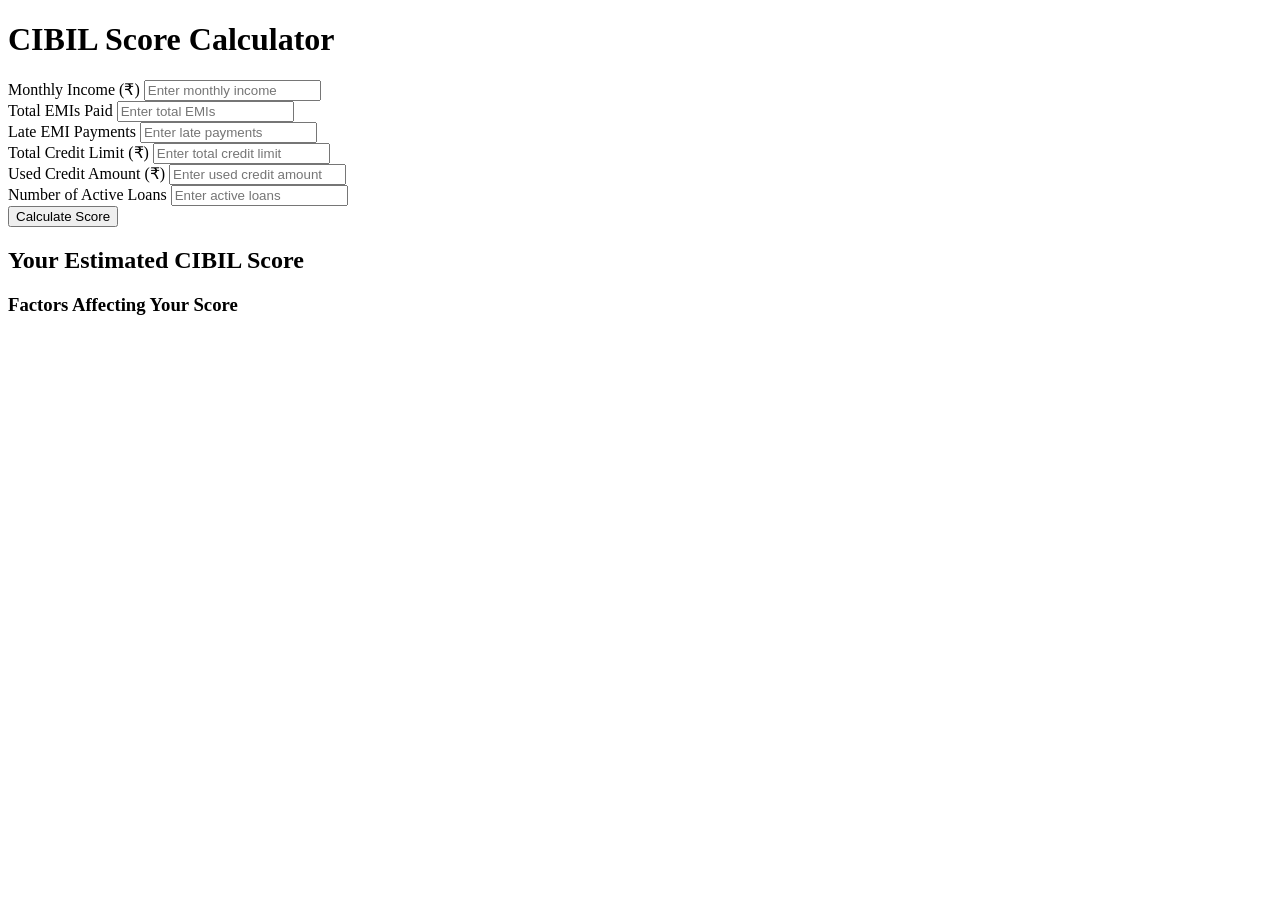
==== index.html @ 0b2278b4 "Create index.html" ====
<!DOCTYPE html>
<html lang="en">

<head>
    <meta charset="UTF-8">
    <meta name="viewport" content="width=device-width, initial-scale=1.0">
    <title>CIBIL Score Calculator</title>

    <link rel="stylesheet" href="style.css">
</head>

<body>

    <div class="container">

        <h1>CIBIL Score Calculator</h1>

        <form id="cibilForm">

            <!-- Monthly Income -->
            <div class="input-group">
                <label>Monthly Income (₹)</label>

                <input
                    type="number"
                    id="income"
                    min="0"
                    step="1"
                    placeholder="Enter monthly income"
                    required>
            </div>

            <!-- EMI Details -->
            <div class="input-group">
                <label>Total EMIs Paid</label>

                <input
                    type="number"
                    id="totalEmi"
                    min="1"
                    step="1"
                    placeholder="Enter total EMIs"
                    required>
            </div>

            <div class="input-group">
                <label>Late EMI Payments</label>

                <input
                    type="number"
                    id="latePayments"
                    min="0"
                    step="1"
                    placeholder="Enter late payments"
                    required>
            </div>

            <!-- Credit Limit -->
            <div class="input-group">
                <label>Total Credit Limit (₹)</label>

                <input
                    type="number"
                    id="creditLimit"
                    min="1"
                    step="1"
                    placeholder="Enter total credit limit"
                    required>
            </div>

            <!-- Used Credit -->
            <div class="input-group">
                <label>Used Credit Amount (₹)</label>

                <input
                    type="number"
                    id="usedCredit"
                    min="0"
                    step="1"
                    placeholder="Enter used credit amount"
                    required>
            </div>

            <!-- Active Loans -->
            <div class="input-group">
                <label>Number of Active Loans</label>

                <input
                    type="number"
                    id="loans"
                    min="0"
                    step="1"
                    placeholder="Enter active loans"
                    required>
            </div>

            <button type="button" onclick="calculateScore()">
                Calculate Score
            </button>

        </form>

        <!-- Result -->
        <div class="result" id="resultBox">

            <h2>Your Estimated CIBIL Score</h2>

            <div class="score" id="score"></div>

            <div class="status" id="status"></div>

            <div class="reason-box">

                <h3>Factors Affecting Your Score</h3>

                <ul id="reasonsList"></ul>

            </div>

        </div>

    </div>

 

</body>

</html>
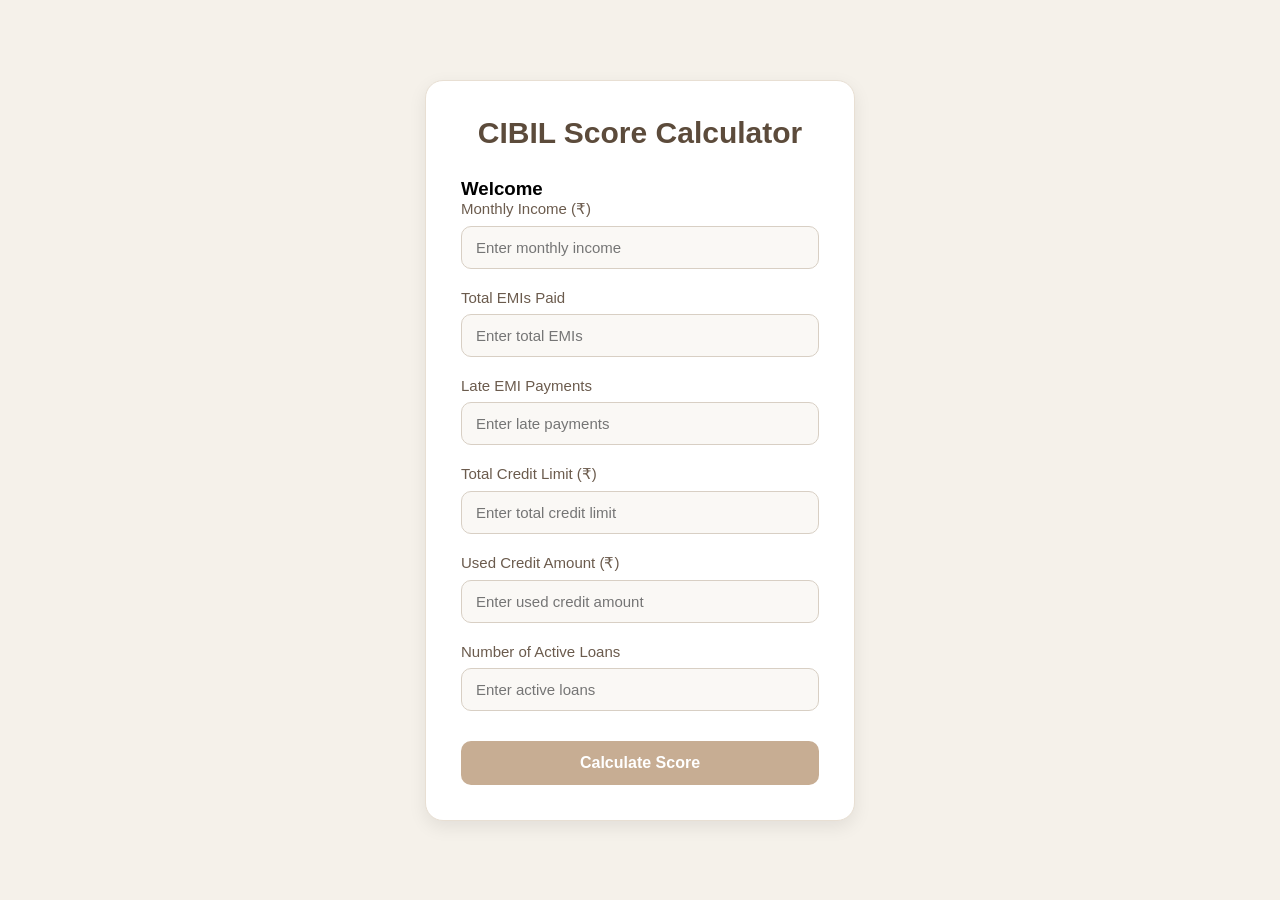
==== commit fc835330: "Update index.html" ====
--- a/index.html
+++ b/index.html
@@ -14,10 +14,28 @@
     <div class="container">
 
         <h1>CIBIL Score Calculator</h1>
+        <!--
+CO3: State as Dynamic Runtime Data
+Displays data dynamically retrieved from storage.
+-->
+<div class="user-info">
+
+        <div class="user-info">
+
+            <h3 id="welcomeMessage">
+                Welcome
+            </h3>
+
+        </div>
+        <!--
+CO1: Foundations of Front-End Engineering
+Concept: Unidirectional Data Flow
+User Input → JavaScript Processing → UI Output
+-->
+<form id="cibilForm">
 
         <form id="cibilForm">
 
-            <!-- Monthly Income -->
             <div class="input-group">
                 <label>Monthly Income (₹)</label>
 
@@ -25,12 +43,10 @@
                     type="number"
                     id="income"
                     min="0"
-                    step="1"
                     placeholder="Enter monthly income"
                     required>
             </div>
 
-            <!-- EMI Details -->
             <div class="input-group">
                 <label>Total EMIs Paid</label>
 
@@ -38,7 +54,6 @@
                     type="number"
                     id="totalEmi"
                     min="1"
-                    step="1"
                     placeholder="Enter total EMIs"
                     required>
             </div>
@@ -50,12 +65,10 @@
                     type="number"
                     id="latePayments"
                     min="0"
-                    step="1"
                     placeholder="Enter late payments"
                     required>
             </div>
 
-            <!-- Credit Limit -->
             <div class="input-group">
                 <label>Total Credit Limit (₹)</label>
 
@@ -63,12 +76,10 @@
                     type="number"
                     id="creditLimit"
                     min="1"
-                    step="1"
                     placeholder="Enter total credit limit"
                     required>
             </div>
 
-            <!-- Used Credit -->
             <div class="input-group">
                 <label>Used Credit Amount (₹)</label>
 
@@ -76,12 +87,10 @@
                     type="number"
                     id="usedCredit"
                     min="0"
-                    step="1"
                     placeholder="Enter used credit amount"
                     required>
             </div>
 
-            <!-- Active Loans -->
             <div class="input-group">
                 <label>Number of Active Loans</label>
 
@@ -89,31 +98,46 @@
                     type="number"
                     id="loans"
                     min="0"
-                    step="1"
                     placeholder="Enter active loans"
                     required>
             </div>
 
-            <button type="button" onclick="calculateScore()">
+            <button
+                type="button"
+                onclick="calculateScore()">
+
                 Calculate Score
+
             </button>
 
         </form>
 
-        <!-- Result -->
-        <div class="result" id="resultBox">
+        <div
+            class="result"
+            id="resultBox">
 
-            <h2>Your Estimated CIBIL Score</h2>
+            <h2>
+                Your Estimated CIBIL Score
+            </h2>
 
-            <div class="score" id="score"></div>
+            <div
+                class="score"
+                id="score">
+            </div>
 
-            <div class="status" id="status"></div>
+            <div
+                class="status"
+                id="status">
+            </div>
 
             <div class="reason-box">
 
-                <h3>Factors Affecting Your Score</h3>
+                <h3>
+                    Factors Affecting Your Score
+                </h3>
 
-                <ul id="reasonsList"></ul>
+                <ul id="reasonsList">
+                </ul>
 
             </div>
 
@@ -121,7 +145,7 @@
 
     </div>
 
- 
+    <script src="script.js"></script>
 
 </body>
 
--- a/style.css
+++ b/style.css
@@ -0,0 +1,140 @@
+* {
+    margin: 0;
+    padding: 0;
+    box-sizing: border-box;
+    font-family: "Segoe UI", sans-serif;
+}
+
+body {
+    background-color: #f5f1ea;
+    min-height: 100vh;
+    display: flex;
+    justify-content: center;
+    align-items: center;
+    padding: 20px;
+}
+
+.container {
+    width: 430px;
+    background-color: #ffffff;
+    padding: 35px;
+    border-radius: 18px;
+    border: 1px solid #e8dfd3;
+    box-shadow: 0 6px 18px rgba(0, 0, 0, 0.08);
+}
+
+.container h1 {
+    text-align: center;
+    color: #5c4b3b;
+    margin-bottom: 28px;
+    font-size: 30px;
+    font-weight: 600;
+}
+
+.input-group {
+    margin-bottom: 20px;
+}
+
+label {
+    display: block;
+    margin-bottom: 8px;
+    color: #6b5b4d;
+    font-size: 15px;
+    font-weight: 500;
+}
+
+input {
+    width: 100%;
+    padding: 12px 14px;
+    border: 1px solid #d8cfc4;
+    border-radius: 10px;
+    background-color: #faf8f5;
+    font-size: 15px;
+    color: #333;
+    transition: 0.3s;
+}
+
+/* Remove number arrows */
+
+input::-webkit-outer-spin-button,
+input::-webkit-inner-spin-button {
+    -webkit-appearance: none;
+    margin: 0;
+}
+
+input[type=number] {
+    -moz-appearance: textfield;
+}
+
+input:focus {
+    outline: none;
+    border-color: #bfa58a;
+    background-color: #ffffff;
+}
+
+button {
+    width: 100%;
+    padding: 13px;
+    background-color: #c7ad93;
+    color: white;
+    border: none;
+    border-radius: 10px;
+    font-size: 16px;
+    font-weight: 600;
+    cursor: pointer;
+    transition: 0.3s;
+    margin-top: 10px;
+}
+
+button:hover {
+    background-color: #b59679;
+}
+
+.result {
+    margin-top: 25px;
+    padding: 22px;
+    border-radius: 14px;
+    background-color: #faf8f5;
+    border: 1px solid #e5dbcf;
+    text-align: center;
+    display: none;
+}
+
+.result h2 {
+    color: #5c4b3b;
+    margin-bottom: 10px;
+}
+
+.score {
+    font-size: 48px;
+    font-weight: bold;
+    color: #9c7b5e;
+    margin-bottom: 10px;
+}
+
+.status {
+    font-size: 20px;
+    font-weight: 600;
+    color: #6b5b4d;
+    margin-bottom: 20px;
+}
+
+.reason-box {
+    text-align: left;
+}
+
+.reason-box h3 {
+    color: #5c4b3b;
+    margin-bottom: 10px;
+    font-size: 18px;
+}
+
+.reason-box ul {
+    padding-left: 20px;
+}
+
+.reason-box li {
+    margin-bottom: 8px;
+    color: #555;
+    line-height: 1.5;
+}
